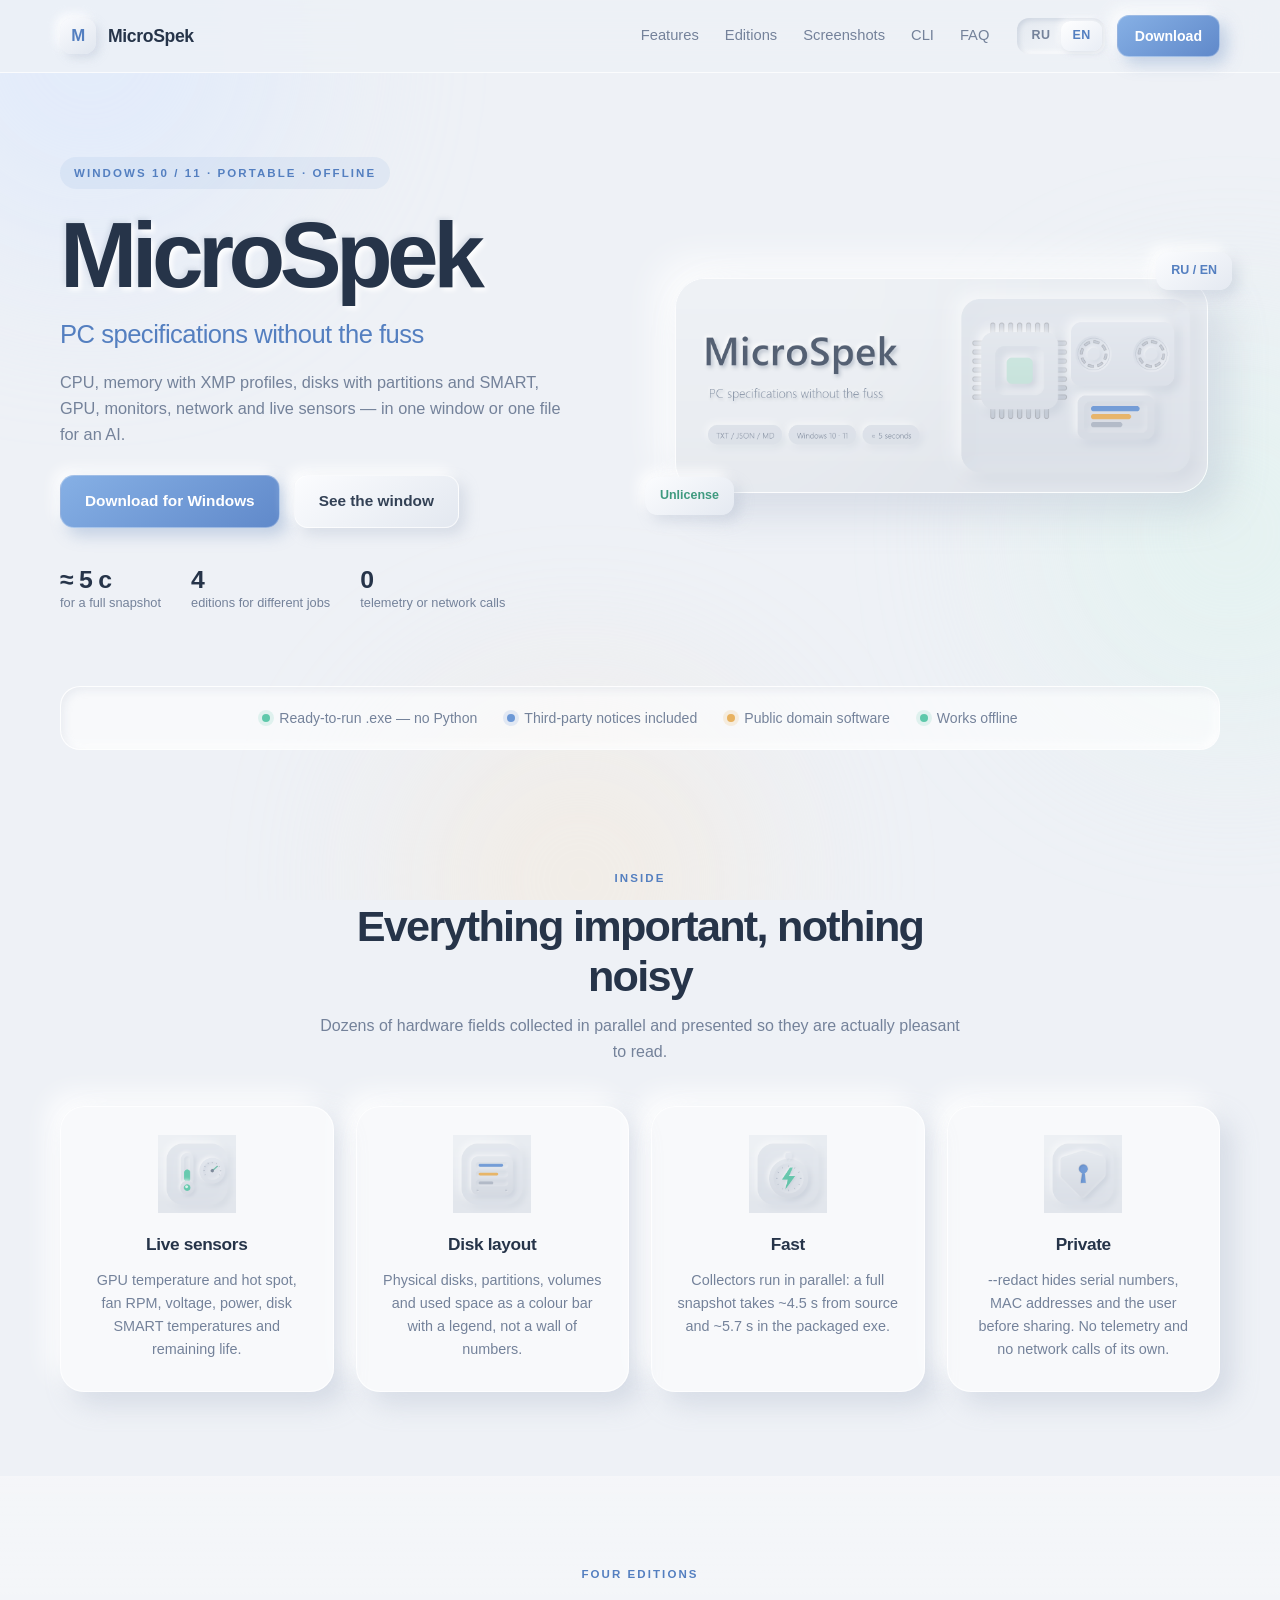
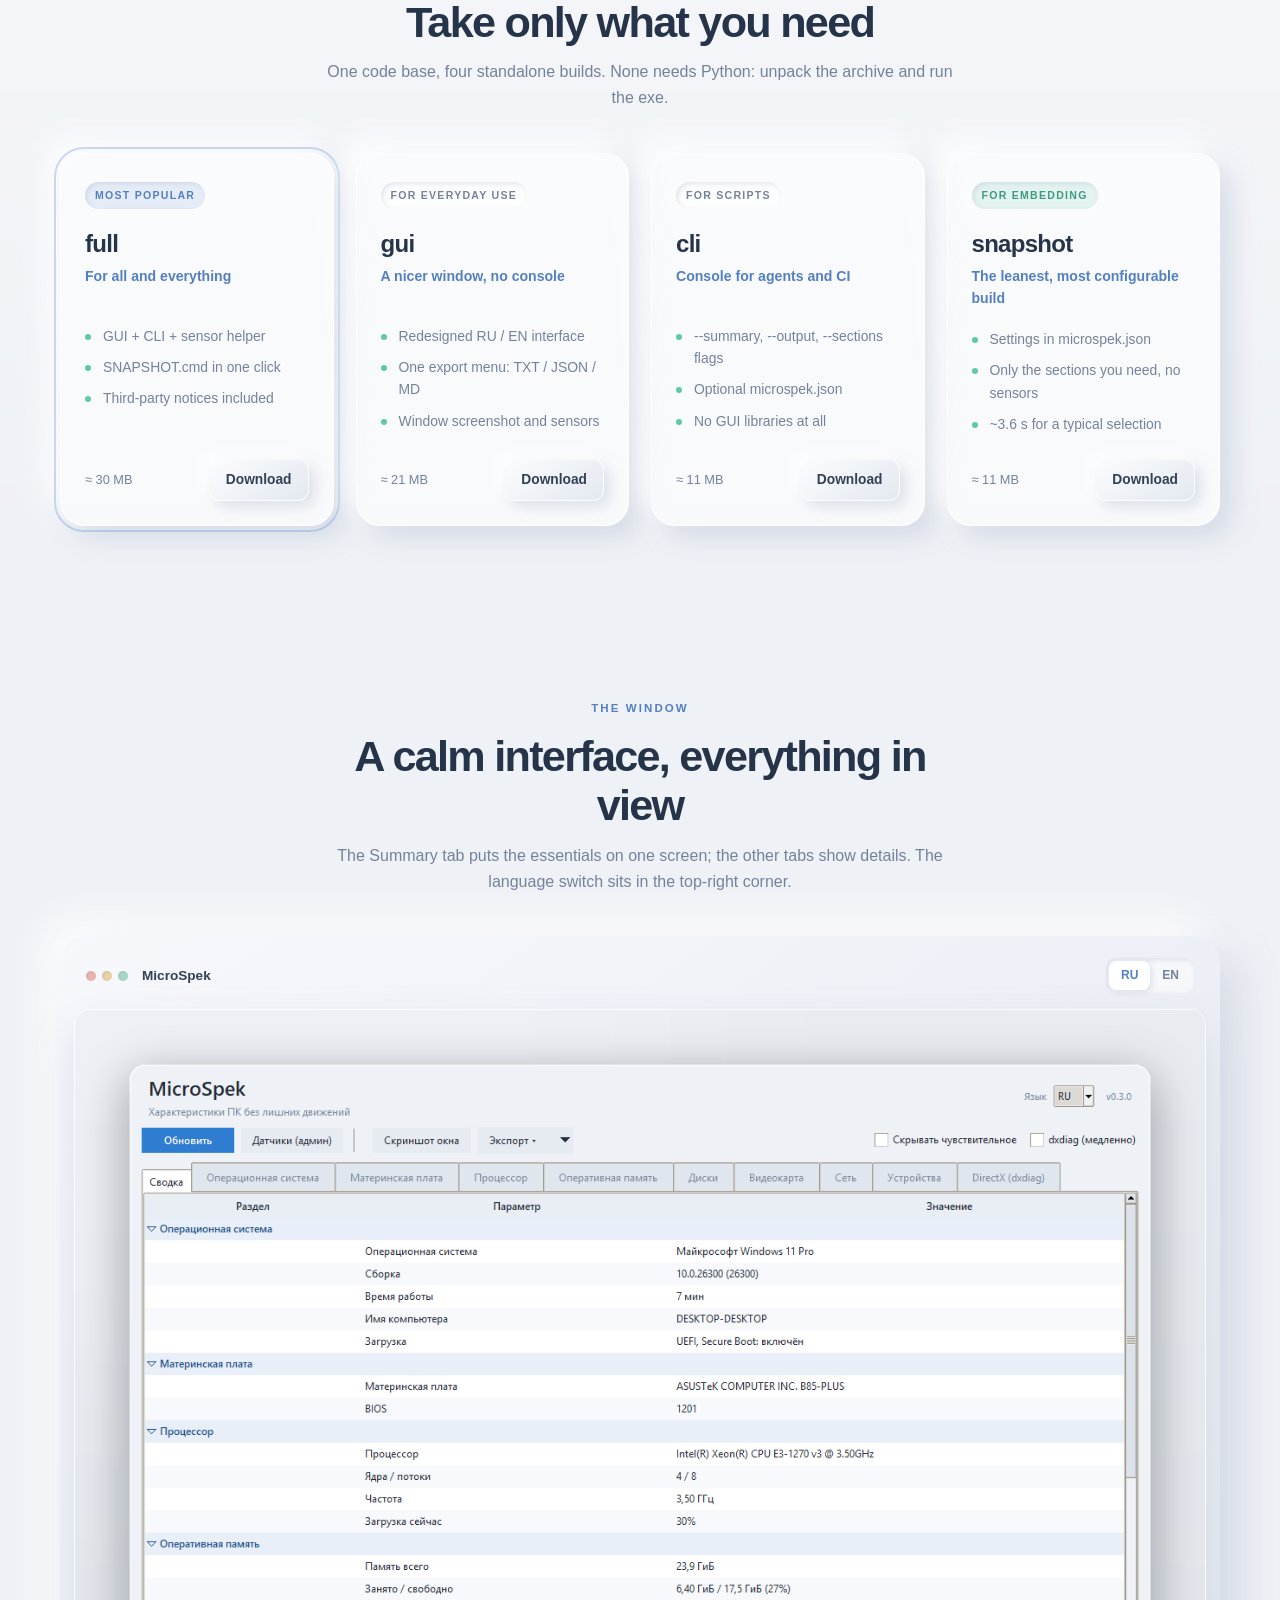
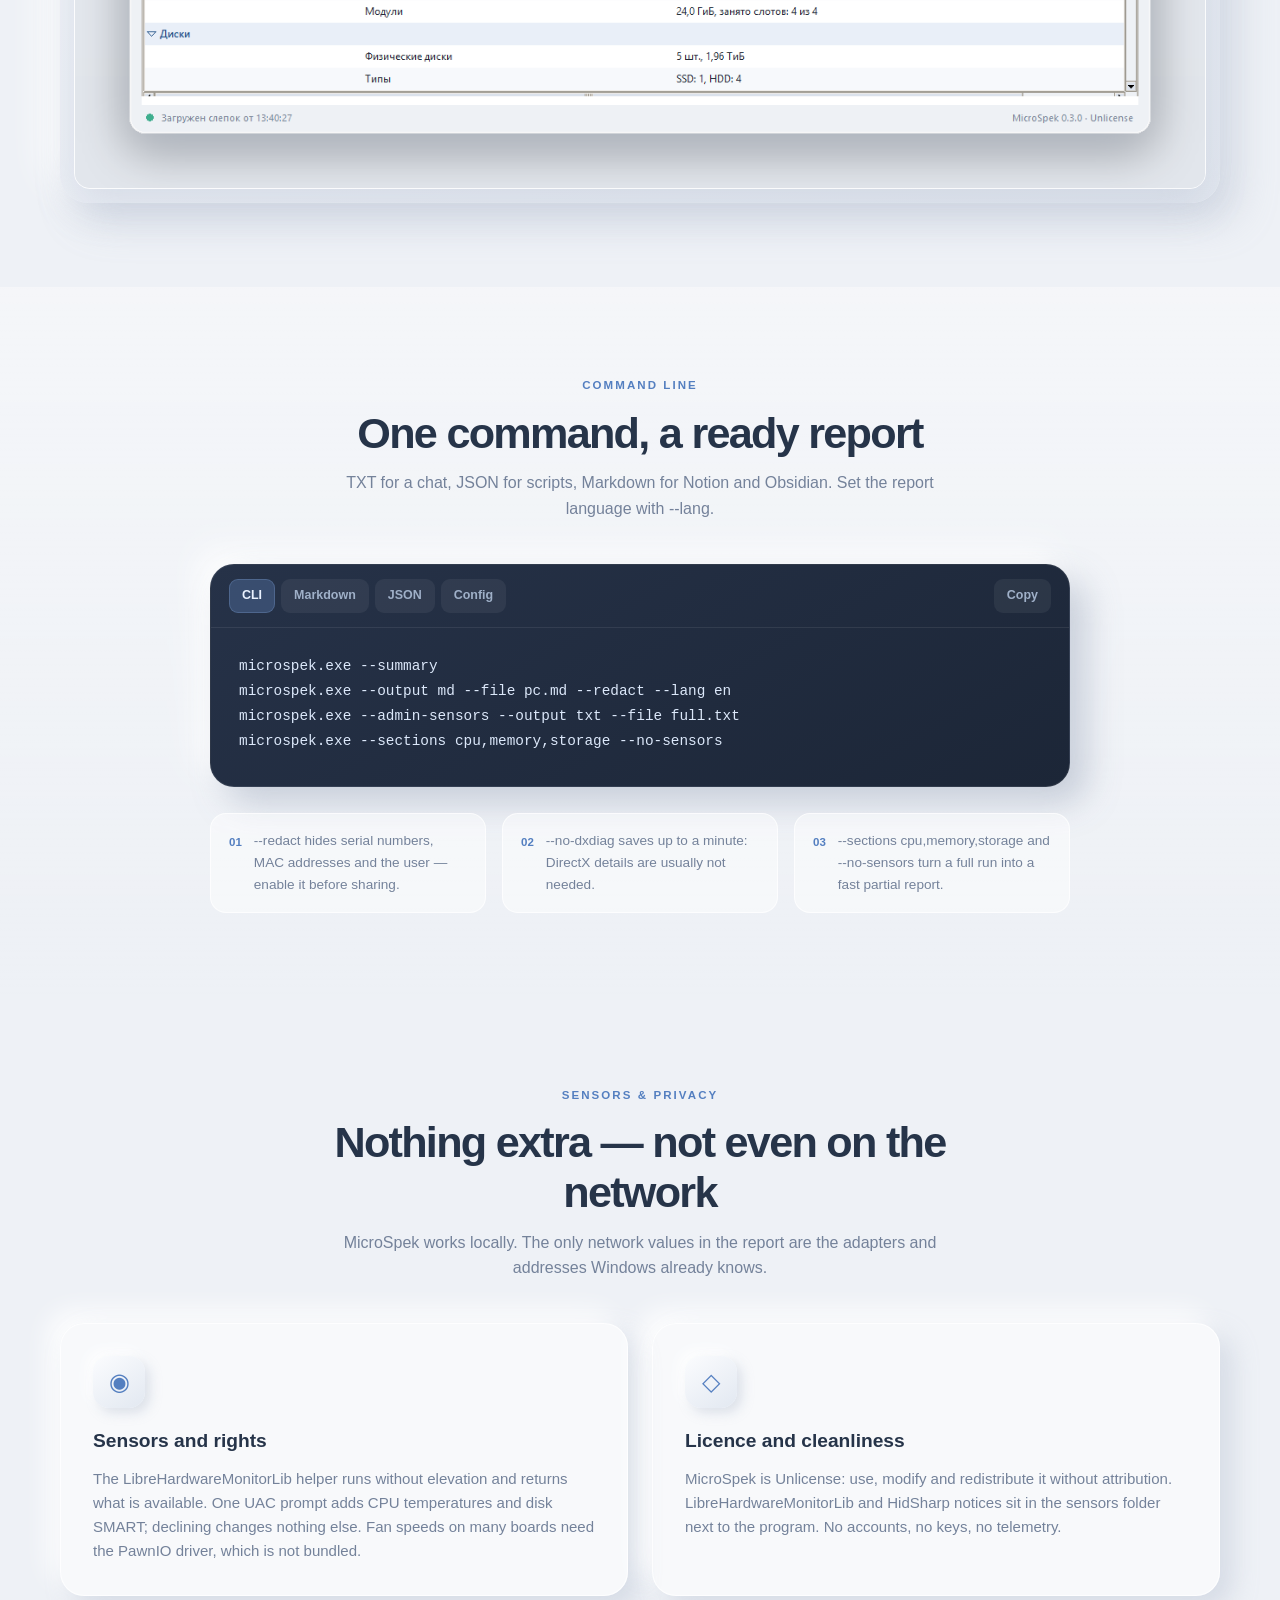
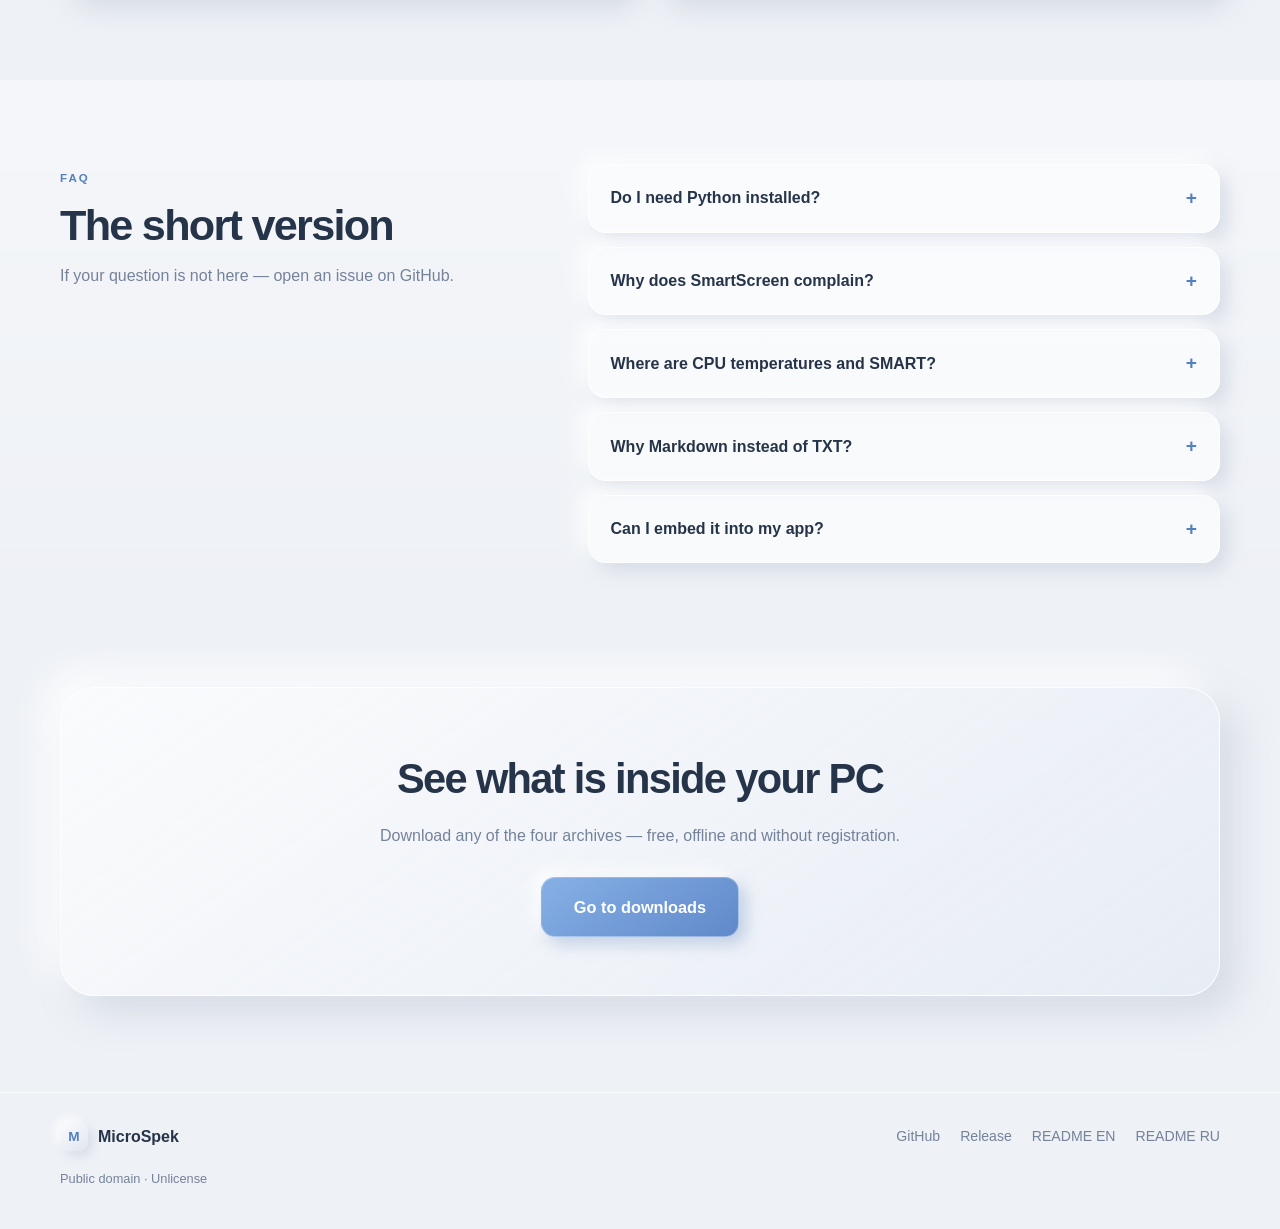
==== docs/index.html @ df7f1521 "Add bilingual GitHub Pages landing page" ====
<!doctype html>
<html lang="ru">
<head>
  <meta charset="utf-8">
  <meta name="viewport" content="width=device-width, initial-scale=1">
  <title>MicroSpek — характеристики ПК без лишних движений</title>
  <meta name="description" content="MicroSpek — быстрый слепок железа ПК: GUI, CLI, TXT/JSON/Markdown и датчики. Четыре отдельные EXE-издания для Windows.">
  <link rel="icon" type="image/png" href="images/icon-private.png">
  <link rel="stylesheet" href="styles.css">
</head>
<body>
  <div class="orbs" aria-hidden="true">
    <span class="orb orb-a"></span><span class="orb orb-b"></span><span class="orb orb-c"></span>
  </div>

  <header class="topbar">
    <div class="wrap topbar-inner">
      <a class="brand" href="#top" aria-label="MicroSpek">
        <span class="brand-mark">M</span>
        <span class="brand-name">MicroSpek</span>
      </a>
      <nav class="nav" id="nav" aria-label="Main navigation">
        <a href="#features" data-i18n="nav_features">Возможности</a>
        <a href="#editions" data-i18n="nav_editions">Издания</a>
        <a href="#preview" data-i18n="nav_preview">Вид окна</a>
        <a href="#cli" data-i18n="nav_cli">CLI</a>
        <a href="#faq" data-i18n="nav_faq">Вопросы</a>
      </nav>
      <div class="top-actions">
        <div class="lang-switch" role="group" aria-label="Language">
          <button type="button" class="lang-btn is-active" data-lang="ru">RU</button>
          <button type="button" class="lang-btn" data-lang="en">EN</button>
        </div>
        <a class="btn btn-small btn-primary" href="https://github.com/dmitibrr/MicroSpek/releases/latest" data-i18n="download">Скачать</a>
        <button type="button" class="menu-toggle" id="menuToggle" aria-label="Menu" aria-expanded="false">☰</button>
      </div>
    </div>
  </header>

  <main>
    <section class="hero" id="top">
      <div class="wrap hero-grid">
        <div class="hero-copy">
          <span class="eyebrow" data-i18n="eyebrow">WINDOWS 10 / 11 · PORTABLE · OFFLINE</span>
          <h1>MicroSpek</h1>
          <p class="lead" data-i18n="hero_lead">Характеристики ПК без лишних движений</p>
          <p class="hero-desc" data-i18n="hero_desc">Процессор, память с профилем XMP, диски с разметкой и SMART, видеокарта, мониторы, сеть, датчики — одним окном или одним файлом для ИИ.</p>
          <div class="hero-actions">
            <a class="btn btn-primary" href="https://github.com/dmitibrr/MicroSpek/releases/latest" data-i18n="btn_download">Скачать для Windows</a>
            <a class="btn" href="#preview" data-i18n="btn_explore">Посмотреть окно</a>
          </div>
          <div class="hero-stats">
            <div><strong>≈ 5 с</strong><span data-i18n="stat_seconds">полный слепок</span></div>
            <div><strong>4</strong><span data-i18n="stat_editions">издания под разные задачи</span></div>
            <div><strong>0</strong><span data-i18n="stat_offline">телеметрии и сети</span></div>
          </div>
        </div>
        <div class="hero-art">
          <div class="art-card">
            <img id="heroImage" src="images/hero-ru.png" alt="MicroSpek — характеристики ПК">
          </div>
          <span class="float-chip chip-a">Unlicense</span>
          <span class="float-chip chip-b" data-i18n="chip_b">RU / EN</span>
        </div>
      </div>
    </section>

    <section class="trust">
      <div class="wrap trust-row">
        <span class="trust-item"><i class="dot mint"></i><span data-i18n="trust_1">Готовый .exe — Python не нужен</span></span>
        <span class="trust-item"><i class="dot blue"></i><span data-i18n="trust_2">Уведомления третьих лиц внутри</span></span>
        <span class="trust-item"><i class="dot amber"></i><span data-i18n="trust_3">Общественное достояние</span></span>
        <span class="trust-item"><i class="dot mint"></i><span data-i18n="trust_4">Работает офлайн</span></span>
      </div>
    </section>

    <section class="section" id="features">
      <div class="wrap">
        <div class="section-head">
          <span class="kicker" data-i18n="features_kicker">ЧТО ВНУТРИ</span>
          <h2 data-i18n="features_title">Всё важное — без лишнего шума</h2>
          <p data-i18n="features_desc">Несколько десятков полей о железе, собранных параллельно и поданных так, чтобы их было приятно читать.</p>
        </div>
        <div class="feature-grid">
          <article class="card feature reveal">
            <img src="images/icon-sensors.png" alt="" class="feature-icon">
            <h3 data-i18n="f1_title">Живые датчики</h3>
            <p data-i18n="f1_desc">Температуры GPU и hot spot, обороты вентиляторов, напряжение, мощность, SMART-температуры и остаток ресурса дисков.</p>
          </article>
          <article class="card feature reveal">
            <img src="images/icon-disks.png" alt="" class="feature-icon">
            <h3 data-i18n="f2_title">Разметка дисков</h3>
            <p data-i18n="f2_desc">Физические диски, разделы, тома и занятое место — цветной полосой с легендой, а не стеной цифр.</p>
          </article>
          <article class="card feature reveal">
            <img src="images/icon-speed.png" alt="" class="feature-icon">
            <h3 data-i18n="f3_title">Быстро</h3>
            <p data-i18n="f3_desc">Коллекторы работают параллельно: полный слепок ≈ 4,5 с из исходников и ≈ 5,7 с в собранном exe.</p>
          </article>
          <article class="card feature reveal">
            <img src="images/icon-private.png" alt="" class="feature-icon">
            <h3 data-i18n="f4_title">Приватно</h3>
            <p data-i18n="f4_desc">Флаг --redact прячет серийники, MAC и пользователя перед отправкой. Никакой телеметрии и собственных сетевых запросов.</p>
          </article>
        </div>
      </div>
    </section>

    <section class="section section-tint" id="editions">
      <div class="wrap">
        <div class="section-head">
          <span class="kicker" data-i18n="editions_kicker">ЧЕТЫРЕ ИЗДАНИЯ</span>
          <h2 data-i18n="editions_title">Возьмите только то, что нужно</h2>
          <p data-i18n="editions_desc">Один код, четыре самостоятельные сборки. Любая работает без установки Python — распакуйте архив и запустите exe.</p>
        </div>
        <div class="edition-grid">
          <article class="card edition reveal ed-popular">
            <span class="tag tag-popular" data-i18n="ed_popular">ПОПУЛЯРНОЕ</span>
            <h3>full</h3>
            <p class="edition-role" data-i18n="ed_full_role">Для всех и вся</p>
            <ul>
              <li data-i18n="ed_full_1">Окно + консоль + датчики</li>
              <li data-i18n="ed_full_2">SNAPSHOT.cmd в один клик</li>
              <li data-i18n="ed_full_3">Уведомления третьих лиц внутри</li>
            </ul>
            <div class="edition-foot"><span class="size">≈ 30 MB</span><a class="btn btn-ghost" href="https://github.com/dmitibrr/MicroSpek/releases/latest" data-i18n="download">Скачать</a></div>
          </article>
          <article class="card edition reveal">
            <span class="tag" data-i18n="ed_gui_tag">ДЛЯ ДОМА</span>
            <h3>gui</h3>
            <p class="edition-role" data-i18n="ed_gui_role">Приятное окно, без консоли</p>
            <ul>
              <li data-i18n="ed_gui_1">Обновлённый интерфейс RU / EN</li>
              <li data-i18n="ed_gui_2">Меню экспорта TXT / JSON / MD</li>
              <li data-i18n="ed_gui_3">Скриншот окна и датчики</li>
            </ul>
            <div class="edition-foot"><span class="size">≈ 21 MB</span><a class="btn btn-ghost" href="https://github.com/dmitibrr/MicroSpek/releases/latest" data-i18n="download">Скачать</a></div>
          </article>
          <article class="card edition reveal">
            <span class="tag" data-i18n="ed_cli_tag">ДЛЯ СКРИПТОВ</span>
            <h3>cli</h3>
            <p class="edition-role" data-i18n="ed_cli_role">Консоль для агентов и CI</p>
            <ul>
              <li data-i18n="ed_cli_1">Флаги --summary, --output, --sections</li>
              <li data-i18n="ed_cli_2">Опциональный microspek.json</li>
              <li data-i18n="ed_cli_3">Никаких GUI-библиотек</li>
            </ul>
            <div class="edition-foot"><span class="size">≈ 11 MB</span><a class="btn btn-ghost" href="https://github.com/dmitibrr/MicroSpek/releases/latest" data-i18n="download">Скачать</a></div>
          </article>
          <article class="card edition reveal">
            <span class="tag tag-mint" data-i18n="ed_snap_tag">ДЛЯ ВСТРАИВАНИЯ</span>
            <h3>snapshot</h3>
            <p class="edition-role" data-i18n="ed_snap_role">Максимально лёгкий и настраиваемый</p>
            <ul>
              <li data-i18n="ed_snap_1">Настройки в microspek.json</li>
              <li data-i18n="ed_snap_2">Только нужные разделы и без датчиков</li>
              <li data-i18n="ed_snap_3">≈ 3,6 с на типичном наборе</li>
            </ul>
            <div class="edition-foot"><span class="size">≈ 11 MB</span><a class="btn btn-ghost" href="https://github.com/dmitibrr/MicroSpek/releases/latest" data-i18n="download">Скачать</a></div>
          </article>
        </div>
      </div>
    </section>

    <section class="section" id="preview">
      <div class="wrap">
        <div class="section-head">
          <span class="kicker" data-i18n="preview_kicker">ТАК ВЫГЛЯДИТ ОКНО</span>
          <h2 data-i18n="preview_title">Спокойный интерфейс, всё на виду</h2>
          <p data-i18n="preview_desc">Вкладка «Сводка» собирает главное на одном экране, остальные показывают детали. Переключение языка — в правом верхнем углу.</p>
        </div>
        <div class="screen reveal">
          <div class="screen-bar">
            <span class="window-dots" aria-hidden="true"><i></i><i></i><i></i></span>
            <span class="screen-title">MicroSpek</span>
            <div class="screen-switch" role="group" aria-label="Screenshot language">
              <button type="button" class="shot-btn is-active" data-shot="ru">RU</button>
              <button type="button" class="shot-btn" data-shot="en">EN</button>
            </div>
          </div>
          <img id="screenImage" src="images/gui-preview-ru.png" alt="MicroSpek — вкладка Сводка">
        </div>
      </div>
    </section>

    <section class="section section-tint" id="cli">
      <div class="wrap">
        <div class="section-head">
          <span class="kicker" data-i18n="cli_kicker">КОМАНДНАЯ СТРОКА</span>
          <h2 data-i18n="cli_title">Одна команда — готовый отчёт</h2>
          <p data-i18n="cli_desc">TXT для чата, JSON для скриптов, Markdown для Notion и Obsidian. Язык отчёта задаётся флагом --lang.</p>
        </div>
        <div class="terminal reveal">
          <div class="terminal-head">
            <div class="terminal-tabs" role="tablist">
              <button type="button" class="code-tab is-active" data-code="cli" data-i18n="tab_cli">CLI</button>
              <button type="button" class="code-tab" data-code="md" data-i18n="tab_md">Markdown</button>
              <button type="button" class="code-tab" data-code="json" data-i18n="tab_json">JSON</button>
              <button type="button" class="code-tab" data-code="config" data-i18n="tab_config">Конфиг</button>
            </div>
            <button type="button" class="copy-btn" id="copyBtn" data-i18n="copy">Копировать</button>
          </div>
          <pre><code id="codeBlock"></code></pre>
        </div>
        <div class="cli-notes">
          <div class="note"><span>01</span><p data-i18n="note_1">--redact скрывает серийные номера, MAC и пользователя — включайте перед отправкой.</p></div>
          <div class="note"><span>02</span><p data-i18n="note_2">--no-dxdiag экономит до минуты: подробности DirectX обычно не нужны.</p></div>
          <div class="note"><span>03</span><p data-i18n="note_3">--sections cpu,memory,storage и --no-sensors превращают полный сбор в быстрый частичный.</p></div>
        </div>
      </div>
    </section>

    <section class="section" id="privacy">
      <div class="wrap">
        <div class="section-head">
          <span class="kicker" data-i18n="privacy_kicker">ДАТЧИКИ И ПРИВАТНОСТЬ</span>
          <h2 data-i18n="privacy_title">Ничего лишнего — даже в сети</h2>
          <p data-i18n="privacy_desc">MicroSpek работает локально. Единственные сетевые значения в отчёте — адаптеры и адреса, которые уже знает Windows.</p>
        </div>
        <div class="privacy-grid">
          <article class="card privacy-card reveal">
            <div class="privacy-icon">◉</div>
            <h3 data-i18n="p1_title">Датчики и права</h3>
            <p data-i18n="p1_desc">Хелпер LibreHardwareMonitorLib работает без прав и сразу отдаёт доступное. Один запрос UAC добавляет температуры CPU и SMART дисков; отказ ничего не ломает. Для вентиляторов на многих платах нужен драйвер PawnIO — он не входит в архив.</p>
          </article>
          <article class="card privacy-card reveal">
            <div class="privacy-icon">◇</div>
            <h3 data-i18n="p2_title">Лицензия и ICMP</h3>
            <p data-i18n="p2_desc">MicroSpek — Unlicense: используйте, меняйте и распространяйте без указания авторства. Лицензии LibreHardwareMonitorLib и HidSharp лежат в папке sensors рядом с программой. Никаких аккаунтов, ключей и телеметрии.</p>
          </article>
        </div>
      </div>
    </section>

    <section class="section section-tint" id="faq">
      <div class="wrap faq-wrap">
        <div class="section-head left">
          <span class="kicker" data-i18n="faq_kicker">ЧАСТЫЕ ВОПРОСЫ</span>
          <h2 data-i18n="faq_title">Коротко о главном</h2>
          <p data-i18n="faq_desc">Если ответа нет — issues на GitHub.</p>
        </div>
        <div class="faq-list">
          <details class="reveal"><summary data-i18n="q1">Нужно ли ставить Python?</summary><p data-i18n="a1">Нет. В каждый архив входит готовый exe с Python внутри. Распакуйте папку целиком и запускайте.</p></details>
          <details class="reveal"><summary data-i18n="q2">Почему SmartScreen ругается?</summary><p data-i18n="a2">Архивы не подписаны сертификатом. Нажмите «Подробнее» → «Выполнить в любом случае».</p></details>
          <details class="reveal"><summary data-i18n="q3">Где температуры CPU и SMART?</summary><p data-i18n="a3">Их запрашивает кнопка «Датчики (админ)» или флаг --admin-sensors. Без прав остаются доступны GPU и SMART части дисков части дисков; для CPU-вентиляторов часто нужен PawnIO.</p></details>
          <details class="reveal"><summary data-i18n="q4">Чем Markdown лучше TXT?</summary><p data-i18n="a4">Markdown — это таблицы и заголовки: файл сразу выглядит аккуратно в GitHub, Notion, Obsidian и чате с ИИ. TXT удобен для чтения в консоли.</p></details>
          <details class="reveal"><summary data-i18n="q5">Можно ли встроить в свою программу?</summary><p data-i18n="a5">Да, для этого есть издание snapshot: microspek-snapshot.exe читает microspek.json, собирает только нужные разделы и пишет файл без окна и вопросов.</p></details>
        </div>
      </div>
    </section>

    <section class="cta">
      <div class="wrap cta-inner reveal">
        <h2 data-i18n="cta_title">Пора посмотреть, что у вас внутри</h2>
        <p data-i18n="cta_desc">Скачайте любой из четырёх архивов — это бесплатно, офлайн и без регистрации.</p>
        <a class="btn btn-primary btn-lg" href="https://github.com/dmitibrr/MicroSpek/releases/latest" data-i18n="cta_button">Перейти к загрузке</a>
      </div>
    </section>
  </main>

  <footer class="footer">
    <div class="wrap footer-inner">
      <div class="footer-brand"><span class="brand-mark small">M</span><span>MicroSpek</span></div>
      <nav class="footer-links">
        <a href="https://github.com/dmitibrr/MicroSpek">GitHub</a>
        <a href="https://github.com/dmitibrr/MicroSpek/releases/latest" data-i18n="footer_download">Релиз</a>
        <a href="https://github.com/dmitibrr/MicroSpek/blob/main/README.md">README EN</a>
        <a href="https://github.com/dmitibrr/MicroSpek/blob/main/README.ru.md">README RU</a>
      </nav>
      <p data-i18n="footer_license">Общественное достояние · Unlicense</p>
    </div>
  </footer>

  <script src="app.js"></script>
</body>
</html>
---- docs/styles.css ----
:root {
  --bg: #eef1f6;
  --bg-soft: #f4f6fa;
  --surface: rgba(255, 255, 255, 0.58);
  --ink: #334155;
  --ink-strong: #263449;
  --muted: #74829a;
  --accent: #6c98d6;
  --accent-deep: #547fc0;
  --mint: #5ec8aa;
  --amber: #e8b260;
  --shadow-dark: rgba(163, 176, 195, 0.34);
  --shadow-light: rgba(255, 255, 255, 0.92);
  --radius: 24px;
}

* { box-sizing: border-box; }

html { scroll-behavior: smooth; scroll-padding-top: 84px; }

body {
  margin: 0;
  min-width: 320px;
  font-family: "Segoe UI", Inter, -apple-system, BlinkMacSystemFont, Roboto, sans-serif;
  background: var(--bg);
  color: var(--ink);
  line-height: 1.6;
  -webkit-font-smoothing: antialiased;
  overflow-x: hidden;
}

img { max-width: 100%; display: block; }
a { color: inherit; text-decoration: none; }
button { font: inherit; cursor: pointer; }

.wrap { width: min(1160px, calc(100% - 48px)); margin: 0 auto; }

/* ---------------------------------------------------------------- background */
.orbs { position: fixed; inset: 0; z-index: -1; overflow: hidden; pointer-events: none; }
.orb { position: absolute; border-radius: 50%; filter: blur(90px); opacity: 0.5; }
.orb-a { width: 420px; height: 420px; top: -160px; left: -120px; background: #d7e6ff; }
.orb-b { width: 380px; height: 380px; top: 38%; right: -140px; background: #dcf4ec; }
.orb-c { width: 340px; height: 340px; bottom: -150px; left: 32%; background: #f6e8d5; }

/* --------------------------------------------------------------------- topbar */
.topbar {
  position: sticky;
  top: 0;
  z-index: 50;
  background: rgba(238, 241, 246, 0.78);
  backdrop-filter: blur(18px);
  -webkit-backdrop-filter: blur(18px);
  border-bottom: 1px solid rgba(255, 255, 255, 0.75);
}
.topbar-inner { height: 72px; display: flex; align-items: center; gap: 28px; }
.brand { display: inline-flex; align-items: center; gap: 12px; font-weight: 700; font-size: 1.1rem; letter-spacing: -0.02em; color: var(--ink-strong); }
.brand-mark {
  width: 36px; height: 36px; border-radius: 12px; display: grid; place-items: center;
  font-size: 1.05rem; color: var(--accent-deep);
  background: linear-gradient(145deg, #fafbfe, #e0e6ef);
  box-shadow: 4px 4px 10px var(--shadow-dark), -4px -4px 10px var(--shadow-light);
}
.brand-mark.small { width: 28px; height: 28px; border-radius: 9px; font-size: 0.85rem; }
.nav { display: flex; gap: 26px; margin-left: auto; font-size: 0.92rem; color: var(--muted); }
.nav a { transition: color 0.2s; }
.nav a:hover { color: var(--accent-deep); }
.top-actions { display: flex; align-items: center; gap: 12px; }
.lang-switch {
  display: flex; padding: 3px; border-radius: 12px;
  background: linear-gradient(145deg, #e4e9f0, #f7f9fc);
  box-shadow: inset 2px 2px 5px rgba(163, 176, 195, 0.4), inset -2px -2px 5px #fff;
}
.lang-btn {
  border: 0; background: transparent; color: var(--muted); font-size: 0.78rem; font-weight: 700;
  padding: 5px 11px; border-radius: 9px; letter-spacing: 0.04em; transition: 0.2s;
}
.lang-btn.is-active {
  color: var(--accent-deep); background: linear-gradient(145deg, #fff, #e8edf5);
  box-shadow: 2px 2px 6px var(--shadow-dark), -2px -2px 6px var(--shadow-light);
}
.menu-toggle { display: none; border: 0; background: transparent; font-size: 1.4rem; color: var(--ink); }

/* -------------------------------------------------------------------- buttons */
.btn {
  display: inline-flex; align-items: center; justify-content: center; gap: 8px;
  padding: 13px 24px; border-radius: 14px; border: 1px solid rgba(255, 255, 255, 0.65);
  color: var(--ink); font-weight: 600; font-size: 0.96rem; white-space: nowrap;
  background: linear-gradient(145deg, #fbfcfe, #e3e8f0);
  box-shadow: 6px 6px 14px var(--shadow-dark), -6px -6px 14px var(--shadow-light);
  transition: transform 0.2s, box-shadow 0.2s, color 0.2s;
}
.btn:hover { transform: translateY(-2px); color: var(--accent-deep); }
.btn:active { transform: translateY(0); box-shadow: inset 3px 3px 7px rgba(163, 176, 195, 0.4), inset -3px -3px 7px #fff; }
.btn-primary {
  color: #fff; background: linear-gradient(145deg, #86b0e5, #6089ca);
  border-color: rgba(255, 255, 255, 0.3);
  box-shadow: 7px 7px 16px rgba(105, 140, 190, 0.35), -6px -6px 14px var(--shadow-light);
}
.btn-primary:hover { color: #fff; box-shadow: 9px 9px 20px rgba(105, 140, 190, 0.42), -6px -6px 14px var(--shadow-light); }
.btn-small { padding: 9px 17px; font-size: 0.88rem; border-radius: 12px; }
.btn-lg { padding: 16px 32px; font-size: 1.02rem; }
.btn-ghost { padding: 9px 16px; font-size: 0.86rem; border-radius: 11px; }

/* ----------------------------------------------------------------------- hero */
.hero { padding: 84px 0 56px; }
.hero-grid { display: grid; grid-template-columns: 1fr 1fr; gap: 46px; align-items: center; }
.eyebrow, .kicker {
  display: inline-block; font-size: 0.72rem; font-weight: 700; letter-spacing: 0.18em;
  color: var(--accent-deep); text-transform: uppercase;
}
.eyebrow { padding: 7px 14px; border-radius: 999px; background: rgba(108, 152, 214, 0.1); }
h1 {
  margin: 20px 0 4px; font-size: clamp(3.4rem, 7.4vw, 5.8rem); line-height: 1;
  letter-spacing: -0.06em; color: var(--ink-strong);
  text-shadow: 3px 3px 5px rgba(255, 255, 255, 0.95), -2px -2px 4px rgba(163, 176, 195, 0.3);
}
.hero h1 { font-weight: 700; }
.lead { margin: 12px 0 14px; font-size: clamp(1.2rem, 2.4vw, 1.6rem); color: var(--accent-deep); font-weight: 500; letter-spacing: -0.02em; }
.hero-desc { margin: 0 0 28px; max-width: 520px; color: var(--muted); font-size: 1.02rem; }
.hero-actions { display: flex; flex-wrap: wrap; gap: 14px; }
.hero-stats { display: flex; flex-wrap: wrap; gap: 30px; margin-top: 38px; }
.hero-stats div { display: flex; flex-direction: column; }
.hero-stats strong { font-size: 1.55rem; color: var(--ink-strong); letter-spacing: -0.03em; line-height: 1.1; }
.hero-stats span { font-size: 0.8rem; color: var(--muted); }
.hero-art { position: relative; padding: 12px; }
.art-card {
  border-radius: 30px; overflow: hidden;
  box-shadow: 18px 18px 38px var(--shadow-dark), -16px -16px 38px var(--shadow-light);
  border: 1px solid rgba(255, 255, 255, 0.8);
  animation: float 9s ease-in-out infinite;
}
.art-card img { width: 100%; }
.float-chip {
  position: absolute; padding: 9px 15px; border-radius: 13px; font-size: 0.78rem; font-weight: 700;
  color: var(--ink); background: linear-gradient(145deg, #fbfcfe, #e4e9f1);
  box-shadow: 6px 6px 14px var(--shadow-dark), -6px -6px 14px var(--shadow-light);
}
.chip-a { bottom: -10px; left: -18px; color: #3f9a7f; }
.chip-b { top: -14px; right: -12px; color: var(--accent-deep); }
@keyframes float { 0%, 100% { transform: translateY(0); } 50% { transform: translateY(-9px); } }

/* --------------------------------------------------------------------- trust */
.trust { padding: 16px 0 30px; }
.trust-row {
  display: flex; flex-wrap: wrap; justify-content: center; gap: 14px 30px;
  padding: 20px 26px; border-radius: 20px;
  background: var(--surface); border: 1px solid rgba(255, 255, 255, 0.7);
  box-shadow: inset 3px 3px 8px rgba(163, 176, 195, 0.2), inset -3px -3px 8px #fff;
  font-size: 0.88rem; color: var(--muted);
}
.trust-item { display: inline-flex; align-items: center; gap: 9px; }
.dot { width: 8px; height: 8px; border-radius: 50%; display: inline-block; }
.dot.mint { background: var(--mint); box-shadow: 0 0 0 4px rgba(94, 200, 170, 0.16); }
.dot.blue { background: var(--accent); box-shadow: 0 0 0 4px rgba(108, 152, 214, 0.16); }
.dot.amber { background: var(--amber); box-shadow: 0 0 0 4px rgba(232, 178, 96, 0.18); }

/* ------------------------------------------------------------------- sections */
.section { padding: 84px 0; }
.section-tint { background: linear-gradient(180deg, rgba(255, 255, 255, 0.4), rgba(255, 255, 255, 0)); }
.section-head { max-width: 650px; margin: 0 auto 42px; text-align: center; }
.section-head.left { margin-left: 0; text-align: left; }
.section-head h2 { margin: 12px 0 12px; font-size: clamp(1.9rem, 4vw, 2.7rem); line-height: 1.15; letter-spacing: -0.04em; color: var(--ink-strong); }
.section-head p { margin: 0; color: var(--muted); font-size: 1rem; }

/* ---------------------------------------------------------------------- cards */
.card {
  background: var(--surface); border: 1px solid rgba(255, 255, 255, 0.78);
  border-radius: var(--radius);
  box-shadow: 12px 12px 26px var(--shadow-dark), -12px -12px 26px var(--shadow-light);
  transition: transform 0.25s, box-shadow 0.25s;
}
.card:hover { transform: translateY(-5px); box-shadow: 16px 16px 32px var(--shadow-dark), -14px -14px 30px var(--shadow-light); }
.feature-grid { display: grid; grid-template-columns: repeat(4, 1fr); gap: 22px; }
.feature { padding: 28px 24px 30px; text-align: center; }
.feature-icon { width: 78px; height: 78px; margin: 0 auto 18px; }
.feature h3 { margin: 0 0 10px; font-size: 1.08rem; color: var(--ink-strong); letter-spacing: -0.02em; }
.feature p { margin: 0; font-size: 0.9rem; color: var(--muted); }

/* ------------------------------------------------------------------- editions */
.edition-grid { display: grid; grid-template-columns: repeat(4, 1fr); gap: 22px; align-items: stretch; }
.edition { position: relative; padding: 28px 24px 24px; display: flex; flex-direction: column; }
.ed-popular { outline: 2px solid rgba(108, 152, 214, 0.35); outline-offset: 4px; }
.tag {
  align-self: flex-start; font-size: 0.66rem; font-weight: 800; letter-spacing: 0.12em;
  color: var(--muted); padding: 5px 10px; border-radius: 999px;
  background: rgba(255, 255, 255, 0.6); box-shadow: inset 2px 2px 5px rgba(163, 176, 195, 0.3);
}
.tag-popular { color: var(--accent-deep); background: rgba(108, 152, 214, 0.14); }
.tag-mint { color: #3f9a7f; background: rgba(94, 200, 170, 0.14); }
.edition h3 { margin: 16px 0 2px; font-size: 1.5rem; letter-spacing: -0.03em; color: var(--ink-strong); }
.edition-role { margin: 0 0 18px; min-height: 42px; color: var(--accent-deep); font-size: 0.88rem; font-weight: 600; }
.edition ul { list-style: none; margin: 0 0 24px; padding: 0; display: grid; gap: 9px; font-size: 0.87rem; color: var(--muted); }
.edition li { position: relative; padding-left: 18px; }
.edition li::before { content: ""; position: absolute; left: 0; top: 9px; width: 6px; height: 6px; border-radius: 50%; background: var(--mint); }
.edition-foot { margin-top: auto; display: flex; align-items: center; justify-content: space-between; gap: 10px; }
.size { font-size: 0.8rem; color: var(--muted); font-variant-numeric: tabular-nums; }

/* ------------------------------------------------------------------ screenshot */
.screen {
  padding: 14px; border-radius: 28px;
  background: linear-gradient(145deg, #f6f8fc, #e2e7ef);
  box-shadow: 18px 18px 38px var(--shadow-dark), -16px -16px 38px var(--shadow-light);
}
.screen-bar { display: flex; align-items: center; gap: 14px; padding: 8px 12px 16px; }
.window-dots { display: inline-flex; gap: 6px; }
.window-dots i { width: 10px; height: 10px; border-radius: 50%; background: #d9dfe9; box-shadow: inset 1px 1px 3px rgba(160, 173, 192, 0.5); }
.window-dots i:nth-child(1) { background: #efb3ac; }
.window-dots i:nth-child(2) { background: #eed39f; }
.window-dots i:nth-child(3) { background: #a9d8c4; }
.screen-title { font-size: 0.85rem; font-weight: 700; color: var(--ink); }
.screen-switch { margin-left: auto; display: flex; padding: 3px; border-radius: 10px; background: rgba(255, 255, 255, 0.55); box-shadow: inset 2px 2px 5px rgba(163, 176, 195, 0.3); }
.shot-btn { border: 0; background: transparent; color: var(--muted); font-size: 0.75rem; font-weight: 800; padding: 5px 12px; border-radius: 8px; }
.shot-btn.is-active { color: var(--accent-deep); background: #fff; box-shadow: 2px 2px 6px var(--shadow-dark); }
.screen img { width: 100%; border-radius: 16px; border: 1px solid rgba(255, 255, 255, 0.8); box-shadow: 0 18px 40px rgba(150, 165, 188, 0.24); }

/* ------------------------------------------------------------------- terminal */
.terminal {
  max-width: 860px; margin: 0 auto; border-radius: 24px; overflow: hidden;
  background: linear-gradient(150deg, #263248, #1c2637);
  box-shadow: 16px 16px 34px rgba(120, 136, 160, 0.35), -12px -12px 28px var(--shadow-light);
  border: 1px solid rgba(255, 255, 255, 0.08);
}
.terminal-head { display: flex; align-items: center; justify-content: space-between; gap: 12px; padding: 14px 18px; border-bottom: 1px solid rgba(255, 255, 255, 0.08); }
.terminal-tabs { display: flex; flex-wrap: wrap; gap: 6px; }
.code-tab, .copy-btn {
  border: 0; border-radius: 9px; padding: 7px 13px; font-size: 0.78rem; font-weight: 700;
  color: #9fb0c8; background: rgba(255, 255, 255, 0.06); transition: 0.2s;
}
.code-tab:hover, .copy-btn:hover { color: #e6eefb; background: rgba(255, 255, 255, 0.12); }
.code-tab.is-active { color: #eaf2ff; background: rgba(108, 152, 214, 0.28); box-shadow: inset 0 0 0 1px rgba(140, 176, 232, 0.25); }
.copy-btn { flex: none; }
.terminal pre { margin: 0; padding: 26px 28px 32px; overflow-x: auto; }
.terminal code { font-family: Consolas, "Cascadia Mono", "SF Mono", Menlo, monospace; font-size: 0.9rem; line-height: 1.75; color: #dce8fa; white-space: pre; }
.cli-notes { max-width: 860px; margin: 26px auto 0; display: grid; grid-template-columns: repeat(3, 1fr); gap: 16px; }
.note { display: flex; gap: 12px; align-items: flex-start; padding: 16px 18px; border-radius: 16px; background: rgba(255, 255, 255, 0.45); border: 1px solid rgba(255, 255, 255, 0.7); }
.note span { font-size: 0.72rem; font-weight: 800; color: var(--accent-deep); padding-top: 3px; }
.note p { margin: 0; font-size: 0.85rem; color: var(--muted); }

/* -------------------------------------------------------------------- privacy */
.privacy-grid { display: grid; grid-template-columns: repeat(2, 1fr); gap: 24px; }
.privacy-card { padding: 32px; }
.privacy-icon {
  width: 52px; height: 52px; border-radius: 16px; display: grid; place-items: center;
  font-size: 1.5rem; color: var(--accent-deep); margin-bottom: 18px;
  background: linear-gradient(145deg, #fbfcfe, #e2e8f1);
  box-shadow: 5px 5px 12px var(--shadow-dark), -5px -5px 12px var(--shadow-light);
}
.privacy-card h3 { margin: 0 0 10px; font-size: 1.2rem; color: var(--ink-strong); }
.privacy-card p { margin: 0; color: var(--muted); font-size: 0.94rem; }

/* ------------------------------------------------------------------------ faq */
.faq-wrap { display: grid; grid-template-columns: 0.85fr 1.15fr; gap: 60px; align-items: start; }
.faq-list { display: grid; gap: 14px; }
details {
  border-radius: 18px; padding: 18px 22px; background: var(--surface);
  border: 1px solid rgba(255, 255, 255, 0.75);
  box-shadow: 8px 8px 18px var(--shadow-dark), -8px -8px 18px var(--shadow-light);
}
summary { list-style: none; cursor: pointer; font-weight: 600; color: var(--ink-strong); display: flex; align-items: center; justify-content: space-between; gap: 16px; }
summary::-webkit-details-marker { display: none; }
summary::after { content: "+"; font-size: 1.2rem; color: var(--accent-deep); transition: transform 0.2s; }
details[open] summary::after { transform: rotate(45deg); }
details p { margin: 14px 0 0; color: var(--muted); font-size: 0.92rem; }

/* ------------------------------------------------------------------------ cta */
.cta { padding: 40px 0 96px; }
.cta-inner {
  text-align: center; padding: 58px 30px; border-radius: 34px;
  background: linear-gradient(145deg, rgba(255, 255, 255, 0.72), rgba(226, 233, 244, 0.55));
  border: 1px solid rgba(255, 255, 255, 0.85);
  box-shadow: 16px 16px 36px var(--shadow-dark), -16px -16px 36px var(--shadow-light);
}
.cta h2 { margin: 0 0 10px; font-size: clamp(1.8rem, 4vw, 2.6rem); letter-spacing: -0.04em; color: var(--ink-strong); }
.cta p { margin: 0 auto 28px; max-width: 560px; color: var(--muted); }

/* --------------------------------------------------------------------- footer */
.footer { padding: 30px 0 40px; border-top: 1px solid rgba(255, 255, 255, 0.7); }
.footer-inner { display: flex; flex-wrap: wrap; align-items: center; gap: 18px 30px; }
.footer-brand { display: flex; align-items: center; gap: 10px; font-weight: 700; color: var(--ink-strong); }
.footer-links { display: flex; flex-wrap: wrap; gap: 20px; margin-left: auto; font-size: 0.88rem; color: var(--muted); }
.footer-links a:hover { color: var(--accent-deep); }
.footer p { margin: 0; width: 100%; font-size: 0.8rem; color: var(--muted); }

/* ------------------------------------------------------------------ animation */
.reveal { opacity: 0; transform: translateY(18px); transition: opacity 0.55s ease, transform 0.55s ease; }
.reveal.in-view { opacity: 1; transform: none; }

/* ----------------------------------------------------------------- responsive */
@media (max-width: 1000px) {
  .hero-grid { grid-template-columns: 1fr; }
  .hero-art { max-width: 700px; }
  .feature-grid, .edition-grid { grid-template-columns: repeat(2, 1fr); }
  .faq-wrap { grid-template-columns: 1fr; gap: 28px; }
}
@media (max-width: 760px) {
  .wrap { width: min(100% - 32px, 1160px); }
  .nav {
    display: none; position: absolute; top: 72px; left: 16px; right: 16px;
    flex-direction: column; gap: 0; padding: 12px 18px; border-radius: 18px;
    background: rgba(246, 248, 252, 0.97); backdrop-filter: blur(14px);
    box-shadow: 12px 12px 26px var(--shadow-dark), -10px -10px 24px var(--shadow-light);
  }
  .nav.open { display: flex; }
  .nav a { padding: 10px 0; border-bottom: 1px solid rgba(163, 176, 195, 0.18); }
  .nav a:last-child { border-bottom: 0; }
  .menu-toggle { display: block; }
  .hero { padding: 52px 0 40px; }
  .section { padding: 60px 0; }
  .feature-grid, .edition-grid, .privacy-grid, .cli-notes { grid-template-columns: 1fr; }
  .hero-stats { gap: 20px; }
  .footer-links { margin-left: 0; }
}
@media (max-width: 480px) {
  .topbar-inner { gap: 10px; }
  .brand-name { display: none; }
  .btn-small { padding: 8px 12px; font-size: 0.8rem; }
  h1 { font-size: 3.2rem; }
  .float-chip { display: none; }
}
@media (prefers-reduced-motion: reduce) {
  * { animation: none !important; transition: none !important; }
  .reveal { opacity: 1; transform: none; }
}
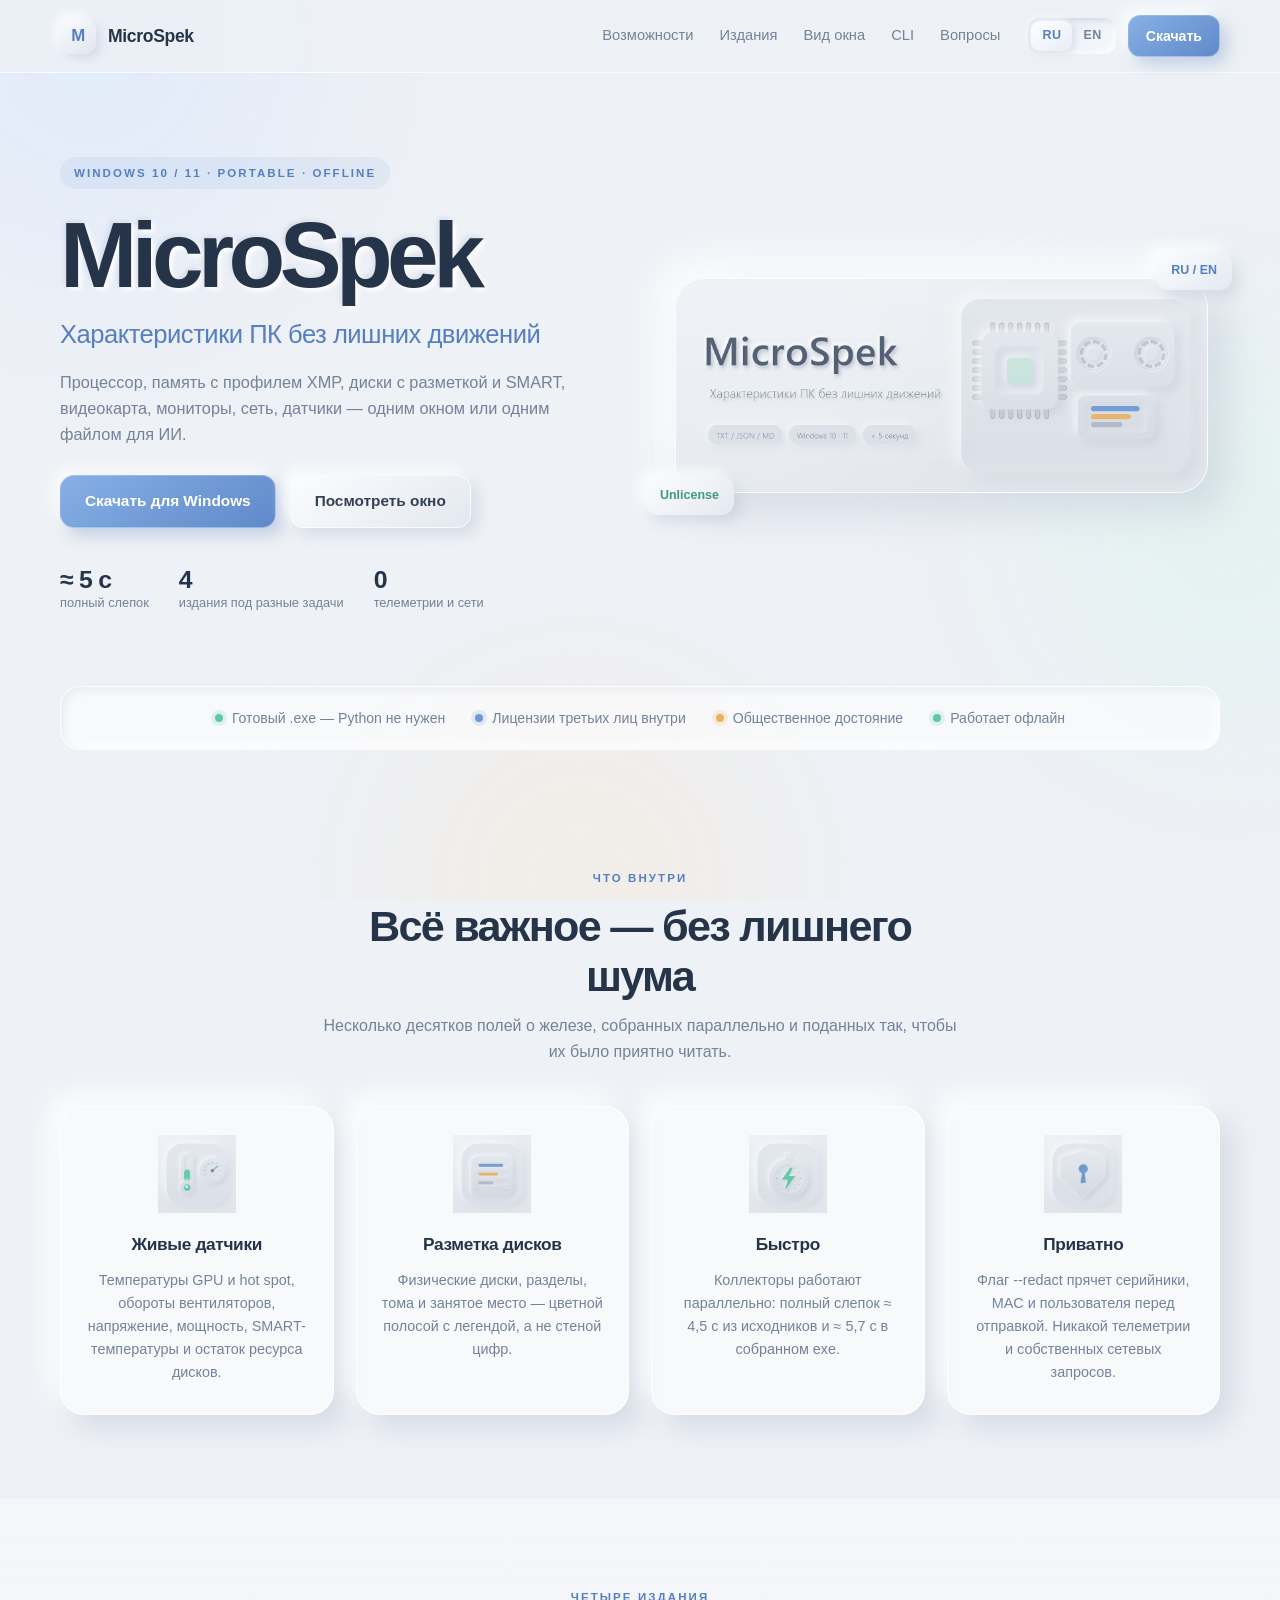
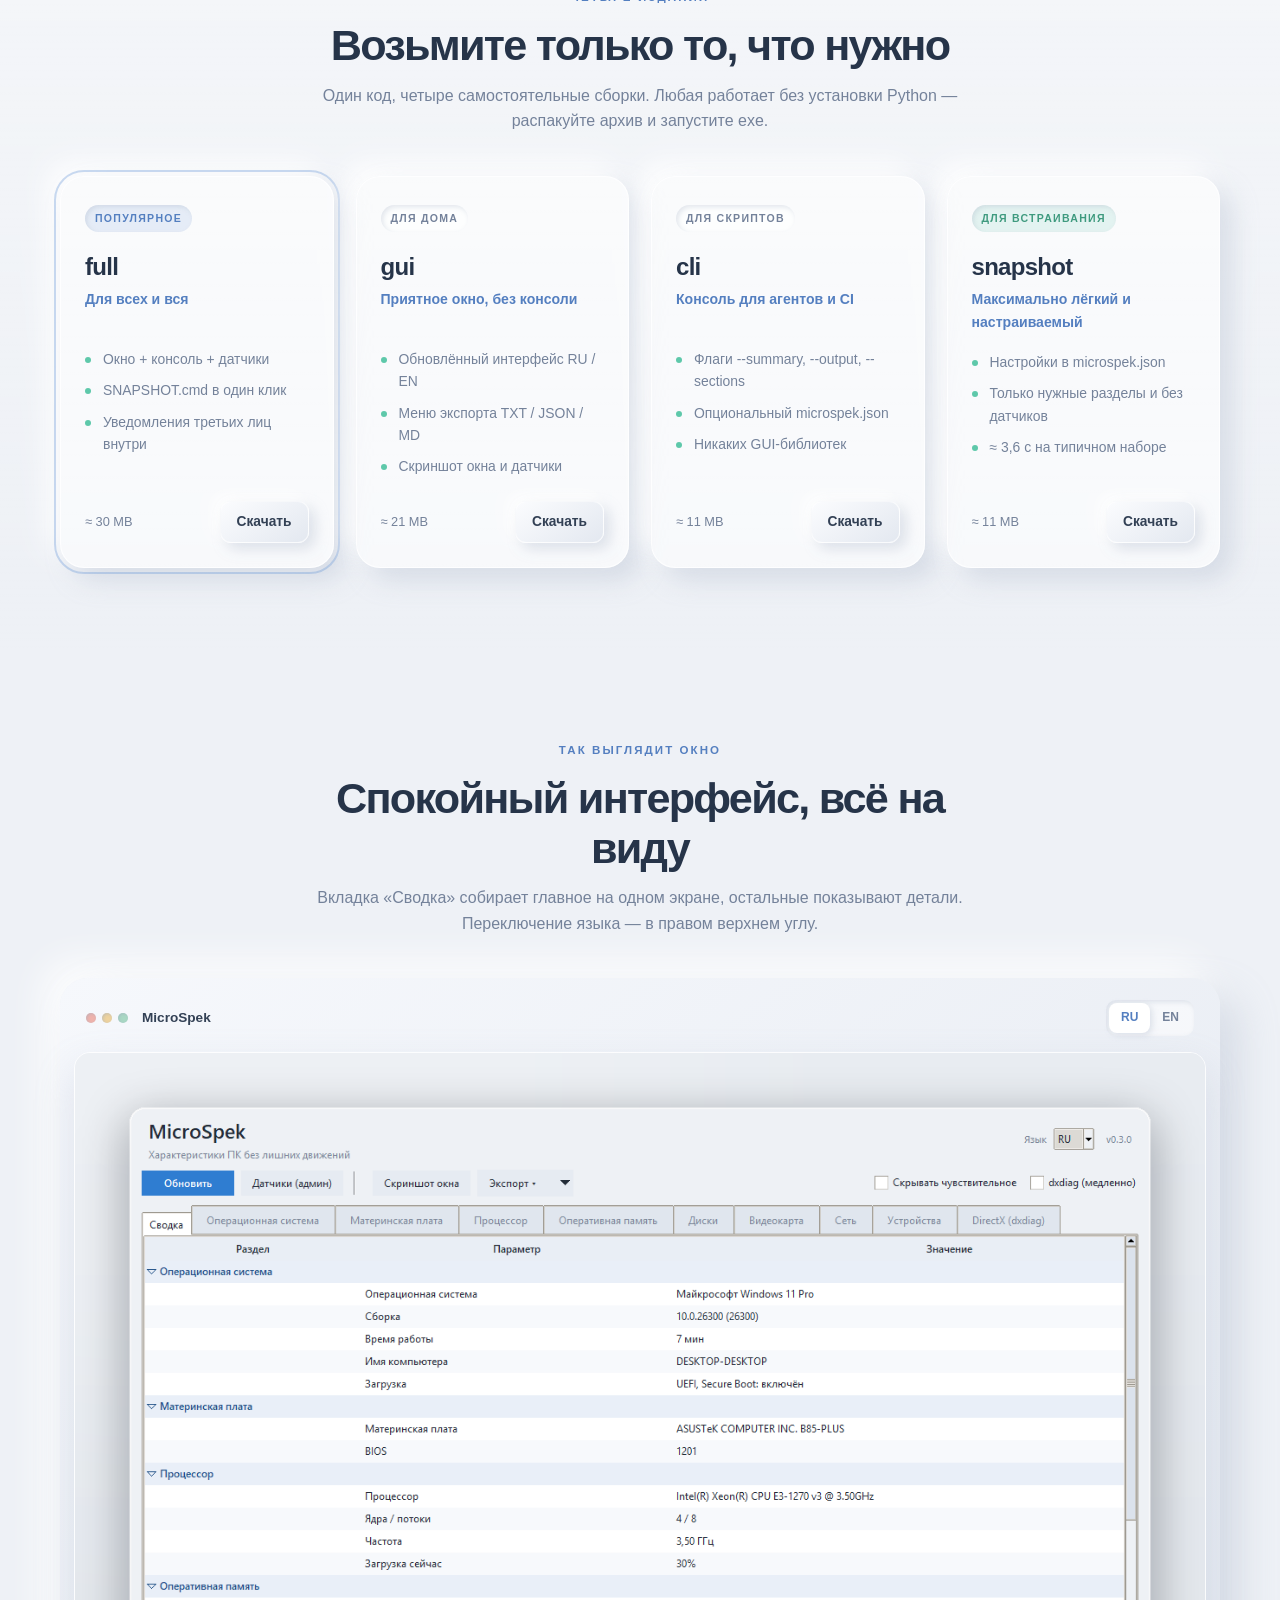
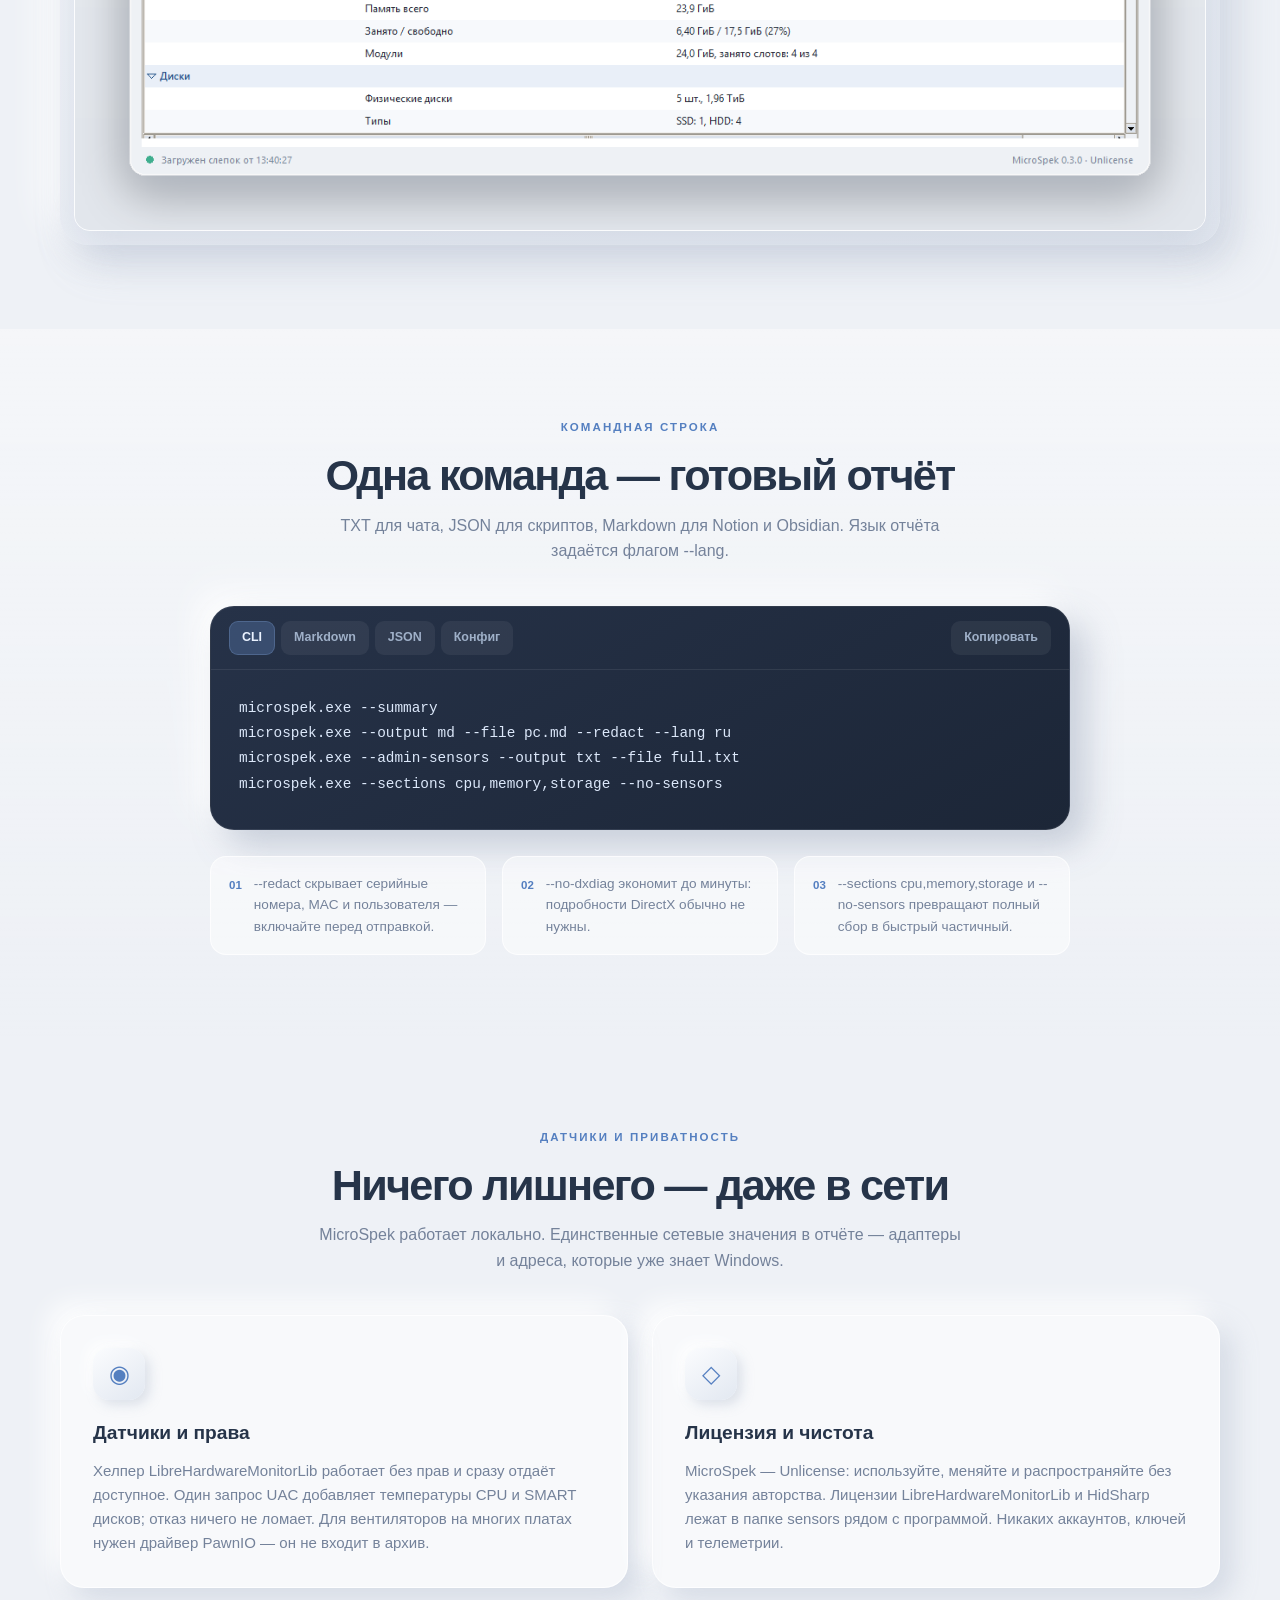
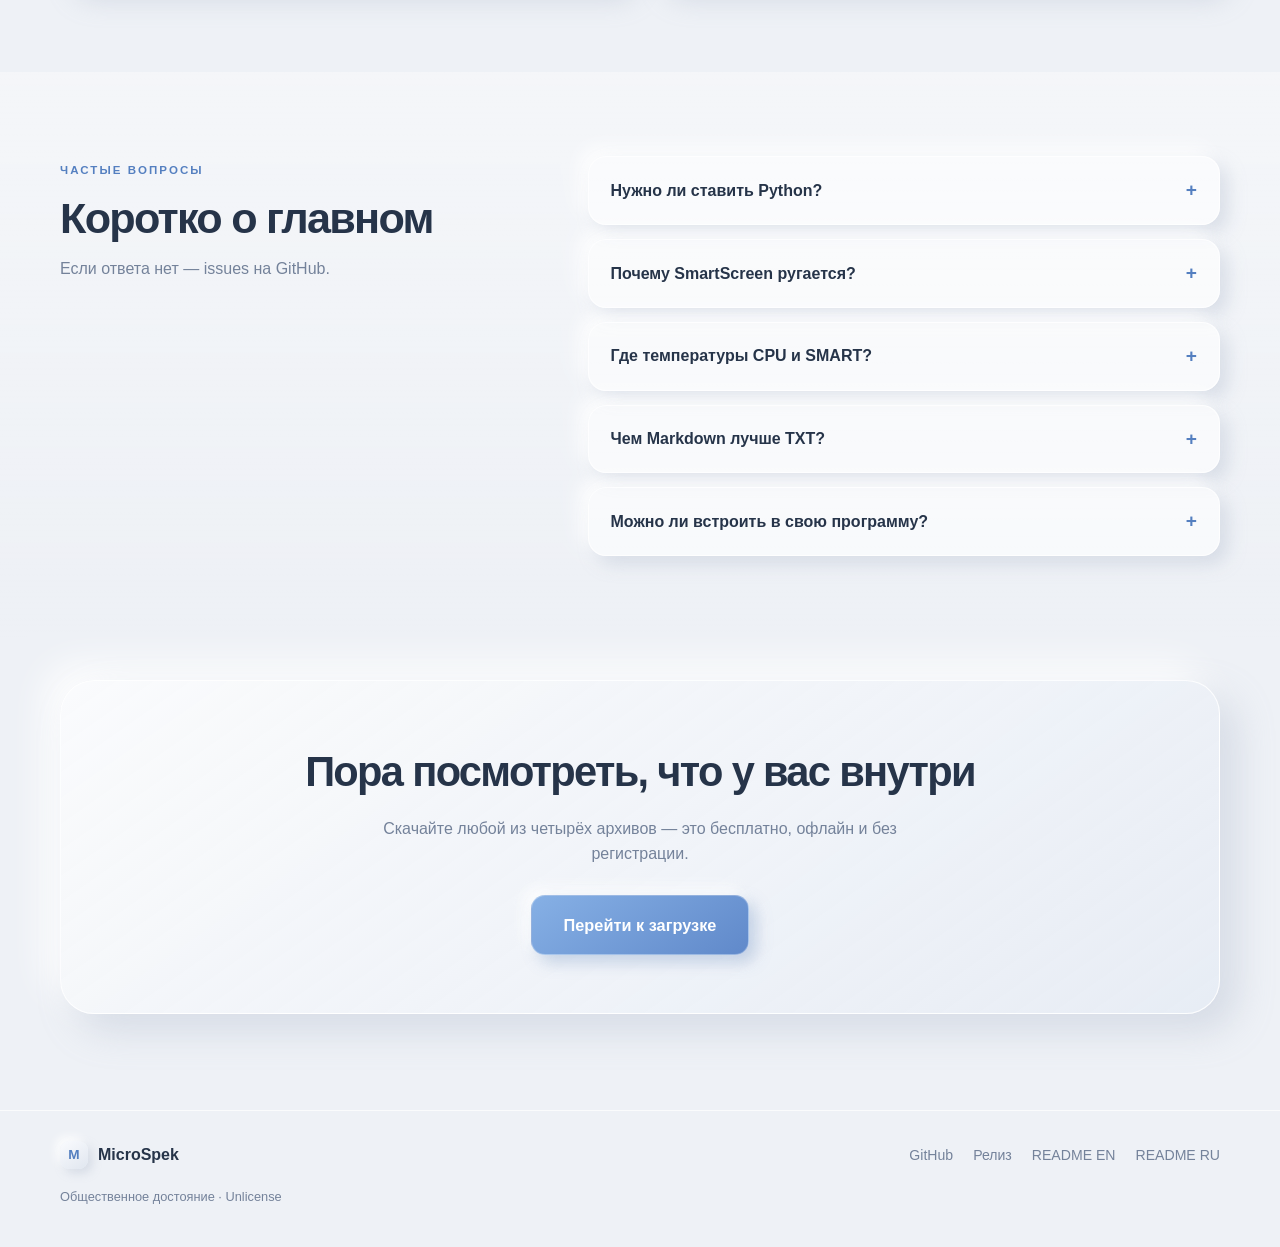
==== commit fe87c12c: "Prepare site for search indexing (SEO, sitemap, GSC verification)" ====
--- a/docs/index.html
+++ b/docs/index.html
@@ -5,8 +5,41 @@
   <meta name="viewport" content="width=device-width, initial-scale=1">
   <title>MicroSpek — характеристики ПК без лишних движений</title>
   <meta name="description" content="MicroSpek — быстрый слепок железа ПК: GUI, CLI, TXT/JSON/Markdown и датчики. Четыре отдельные EXE-издания для Windows.">
+  <meta name="robots" content="index, follow, max-snippet:-1, max-image-preview:large">
+  <link rel="canonical" href="https://dmitibrr.github.io/MicroSpek/">
+  <link rel="alternate" hreflang="ru" href="https://dmitibrr.github.io/MicroSpek/?lang=ru">
+  <link rel="alternate" hreflang="en" href="https://dmitibrr.github.io/MicroSpek/?lang=en">
+  <link rel="alternate" hreflang="x-default" href="https://dmitibrr.github.io/MicroSpek/">
+  <meta property="og:type" content="website">
+  <meta property="og:url" content="https://dmitibrr.github.io/MicroSpek/">
+  <meta property="og:title" content="MicroSpek — характеристики ПК без лишних движений">
+  <meta property="og:description" content="Готовый .exe для Windows: GUI, CLI, TXT/JSON/Markdown и живые датчики железа.">
+  <meta property="og:image" content="https://dmitibrr.github.io/MicroSpek/images/social-preview-ru.png">
+  <meta property="og:image:width" content="1200">
+  <meta property="og:image:height" content="630">
+  <meta name="twitter:card" content="summary_large_image">
+  <meta name="twitter:title" content="MicroSpek — характеристики ПК без лишних движений">
+  <meta name="twitter:description" content="Готовый .exe для Windows: GUI, CLI, TXT/JSON/Markdown и живые датчики железа.">
+  <meta name="twitter:image" content="https://dmitibrr.github.io/MicroSpek/images/social-preview-ru.png">
+  <!-- Site verification meta tags (Google / Yandex / Bing) are added here after verification. -->
   <link rel="icon" type="image/png" href="images/icon-private.png">
   <link rel="stylesheet" href="styles.css">
+  <script type="application/ld+json">
+  {
+    "@context": "https://schema.org",
+    "@type": "SoftwareApplication",
+    "name": "MicroSpek",
+    "applicationCategory": "UtilitiesApplication",
+    "operatingSystem": "Windows 10, Windows 11",
+    "softwareVersion": "0.3.0",
+    "description": "Fast Windows hardware snapshot with GUI, CLI, TXT/JSON/Markdown reports and live sensors.",
+    "url": "https://dmitibrr.github.io/MicroSpek/",
+    "downloadUrl": "https://github.com/dmitibrr/MicroSpek/releases/latest",
+    "license": "https://unlicense.org",
+    "inLanguage": ["ru", "en"],
+    "offers": { "@type": "Offer", "price": "0", "priceCurrency": "USD" }
+  }
+  </script>
 </head>
 <body>
   <div class="orbs" aria-hidden="true">
@@ -225,7 +258,7 @@
           </article>
           <article class="card privacy-card reveal">
             <div class="privacy-icon">◇</div>
-            <h3 data-i18n="p2_title">Лицензия и ICMP</h3>
+            <h3 data-i18n="p2_title">Лицензия и чистота</h3>
             <p data-i18n="p2_desc">MicroSpek — Unlicense: используйте, меняйте и распространяйте без указания авторства. Лицензии LibreHardwareMonitorLib и HidSharp лежат в папке sensors рядом с программой. Никаких аккаунтов, ключей и телеметрии.</p>
           </article>
         </div>
@@ -242,7 +275,7 @@
         <div class="faq-list">
           <details class="reveal"><summary data-i18n="q1">Нужно ли ставить Python?</summary><p data-i18n="a1">Нет. В каждый архив входит готовый exe с Python внутри. Распакуйте папку целиком и запускайте.</p></details>
           <details class="reveal"><summary data-i18n="q2">Почему SmartScreen ругается?</summary><p data-i18n="a2">Архивы не подписаны сертификатом. Нажмите «Подробнее» → «Выполнить в любом случае».</p></details>
-          <details class="reveal"><summary data-i18n="q3">Где температуры CPU и SMART?</summary><p data-i18n="a3">Их запрашивает кнопка «Датчики (админ)» или флаг --admin-sensors. Без прав остаются доступны GPU и SMART части дисков части дисков; для CPU-вентиляторов часто нужен PawnIO.</p></details>
+          <details class="reveal"><summary data-i18n="q3">Где температуры CPU и SMART?</summary><p data-i18n="a3">Их запрашивает кнопка «Датчики (админ)» или флаг --admin-sensors. Без прав остаются доступны GPU и SMART части дисков; для CPU-вентиляторов часто нужен PawnIO.</p></details>
           <details class="reveal"><summary data-i18n="q4">Чем Markdown лучше TXT?</summary><p data-i18n="a4">Markdown — это таблицы и заголовки: файл сразу выглядит аккуратно в GitHub, Notion, Obsidian и чате с ИИ. TXT удобен для чтения в консоли.</p></details>
           <details class="reveal"><summary data-i18n="q5">Можно ли встроить в свою программу?</summary><p data-i18n="a5">Да, для этого есть издание snapshot: microspek-snapshot.exe читает microspek.json, собирает только нужные разделы и пишет файл без окна и вопросов.</p></details>
         </div>
